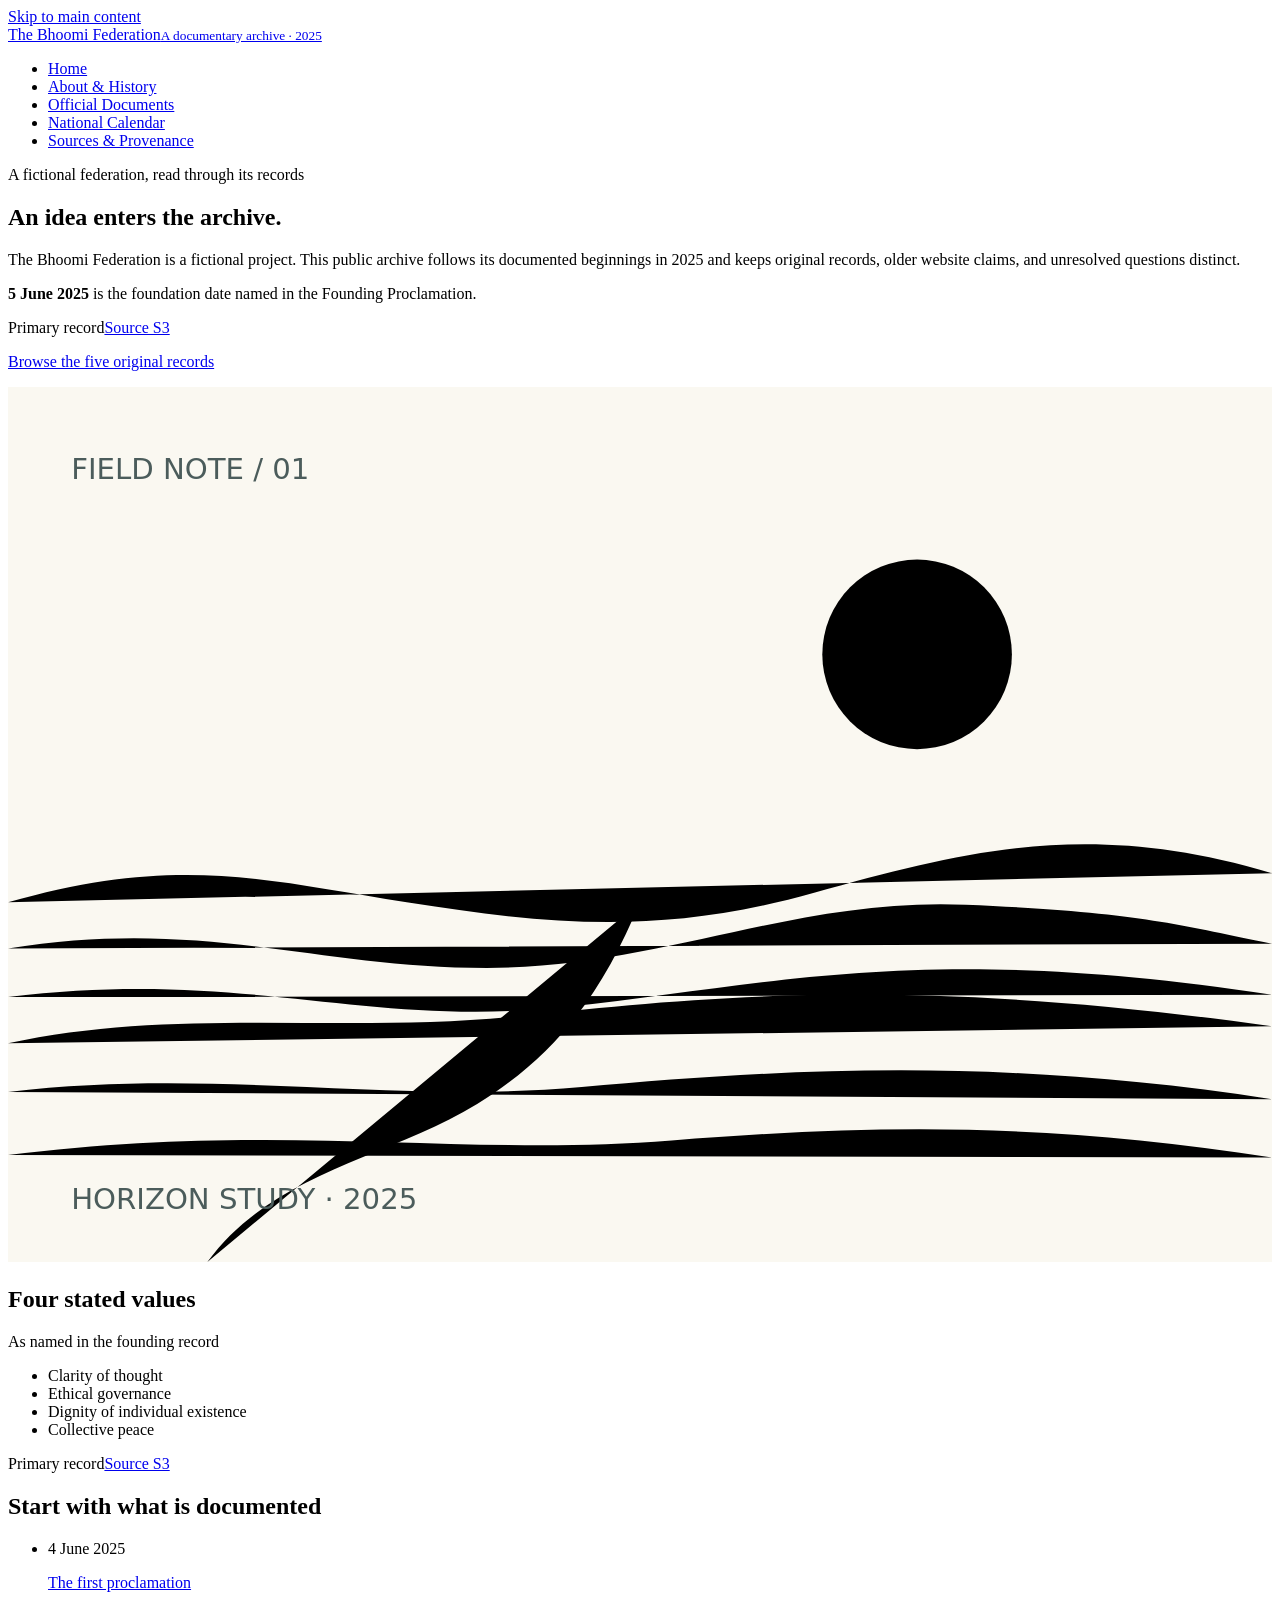
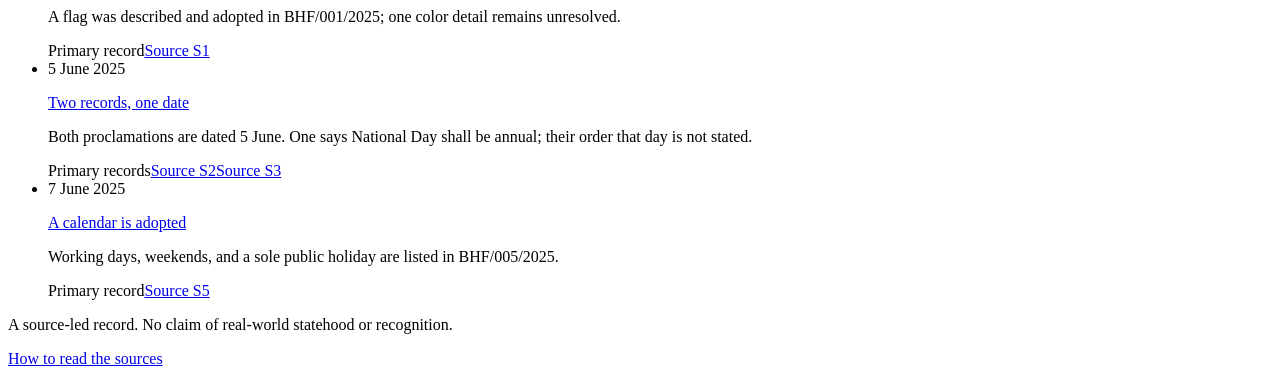
==== index.html @ bc495b22 "feat: add sourced portal pages" ====
<!doctype html>
<html lang="en">
<head>
  <meta charset="utf-8">
  <meta name="viewport" content="width=device-width, initial-scale=1">
  <meta name="description" content="A source-led archive of the Bhoomi Federation's five original records from 2025, its early public vision, and the uncertainties still open.">
  <title>The Bhoomi Federation — a documentary archive</title>
  <link rel="stylesheet" href="/Bhoomi-Federation/assets/css/site.css">
</head>
<body>
  <a class="skip-link" id="skip-link" href="#main">Skip to main content</a>
  <header class="site-header">
    <a class="brand" href="/Bhoomi-Federation/">The Bhoomi Federation<small>A documentary archive · 2025</small></a>
    <nav class="site-nav" aria-label="Main navigation">
      <ul>
        <li><a href="/Bhoomi-Federation/" aria-current="page">Home</a></li>
        <li><a href="/Bhoomi-Federation/about/">About &amp; History</a></li>
        <li><a href="/Bhoomi-Federation/documents/">Official Documents</a></li>
        <li><a href="/Bhoomi-Federation/calendar/">National Calendar</a></li>
        <li><a href="/Bhoomi-Federation/sources/">Sources &amp; Provenance</a></li>
      </ul>
    </nav>
  </header>

  <main id="main">
    <section class="hero" aria-labelledby="page-title">
      <div>
        <p class="evidence-status">A fictional federation, read through its records</p>
        <h1 id="page-title">An idea enters the archive.</h1>
        <p class="lede">The Bhoomi Federation is a fictional project. This public archive follows its documented beginnings in 2025 and keeps original records, older website claims, and unresolved questions distinct.</p>
        <div class="notice" data-claim-id="C-FOUNDING-DATE">
          <p><strong>5 June 2025</strong> is the foundation date named in the Founding Proclamation.</p>
          <span class="source-citation"><span class="evidence-status">Primary record</span><a href="/Bhoomi-Federation/sources/#S3">Source S3</a></span>
        </div>
        <p><a class="button" href="/Bhoomi-Federation/documents/">Browse the five original records</a></p>
      </div>
      <svg class="hero-art" viewBox="0 0 520 360" role="img" aria-labelledby="sketch-title sketch-desc" xmlns="http://www.w3.org/2000/svg">
        <title id="sketch-title">Field sketch of a distant horizon</title>
        <desc id="sketch-desc">A quiet landscape study made of layered contour lines, a small sun, and a marked path.</desc>
        <rect width="520" height="360" fill="#faf8f1"/>
        <circle class="sun" cx="374" cy="110" r="39"/>
        <path class="contour" d="M0 212c70-20 106-9 164 0s104 14 168-4 114-30 188-8"/>
        <path class="contour" d="M0 231c80-13 126 8 197 8s126-29 197-26 86 8 126 16"/>
        <path class="contour" d="M0 251c98-12 146 13 230 4s146-27 290-5"/>
        <path class="horizon" d="M0 270c68-15 138-4 208-11s156-18 312 4"/>
        <path class="contour" d="M0 290c85-10 156 5 236-2s168-13 284 5"/>
        <path class="contour" d="M0 316c112-14 186 1 273-6s157-7 247 7"/>
        <path class="horizon" d="M82 360c27-37 73-42 111-65 34-21 52-47 67-83"/>
        <circle class="marker" cx="260" cy="212" r="4"/>
        <text x="26" y="38" fill="#4b5c5b" font-family="ui-sans-serif,system-ui" font-size="12">FIELD NOTE / 01</text>
        <text x="26" y="338" fill="#4b5c5b" font-family="ui-sans-serif,system-ui" font-size="12">HORIZON STUDY · 2025</text>
      </svg>
    </section>

    <section class="content-section" aria-labelledby="values-heading">
      <div class="section-heading">
        <h2 id="values-heading">Four stated values</h2>
        <p>As named in the founding record</p>
      </div>
      <div data-claim-id="C-VALUES">
        <ul class="value-list">
          <li>Clarity of thought</li>
          <li>Ethical governance</li>
          <li>Dignity of individual existence</li>
          <li>Collective peace</li>
        </ul>
        <span class="source-citation"><span class="evidence-status">Primary record</span><a href="/Bhoomi-Federation/sources/#S3">Source S3</a></span>
      </div>
    </section>

    <section class="content-section" aria-labelledby="explore-heading">
      <div class="section-heading">
        <h2 id="explore-heading">Start with what is documented</h2>
      </div>
      <ul class="record-list">
        <li data-claim-id="C-FLAG-ADOPTION"><time datetime="2025-06-04">4 June 2025</time><div><p class="record-title"><a href="/Bhoomi-Federation/documents/">The first proclamation</a></p><p class="record-meta">A flag was described and adopted in BHF/001/2025; one color detail remains unresolved.</p><span class="source-citation"><span class="evidence-status">Primary record</span><a href="/Bhoomi-Federation/sources/#S1">Source S1</a></span></div></li>
        <li data-claim-id="C-NATIONAL-DAY"><time datetime="2025-06-05">5 June 2025</time><div><p class="record-title"><a href="/Bhoomi-Federation/about/">Two records, one date</a></p><p class="record-meta">Both proclamations are dated 5 June. One says National Day shall be annual; their order that day is not stated.</p><span class="source-citation"><span class="evidence-status">Primary records</span><a href="/Bhoomi-Federation/sources/#S2">Source S2</a><a href="/Bhoomi-Federation/sources/#S3">Source S3</a></span></div></li>
        <li data-claim-id="C-CALENDAR-RULES"><time datetime="2025-06-07">7 June 2025</time><div><p class="record-title"><a href="/Bhoomi-Federation/calendar/">A calendar is adopted</a></p><p class="record-meta">Working days, weekends, and a sole public holiday are listed in BHF/005/2025.</p><span class="source-citation"><span class="evidence-status">Primary record</span><a href="/Bhoomi-Federation/sources/#S5">Source S5</a></span></div></li>
      </ul>
    </section>
  </main>

  <footer class="site-footer">
    <p>A source-led record. No claim of real-world statehood or recognition.</p>
    <p><a href="/Bhoomi-Federation/sources/">How to read the sources</a></p>
  </footer>
</body>
</html>
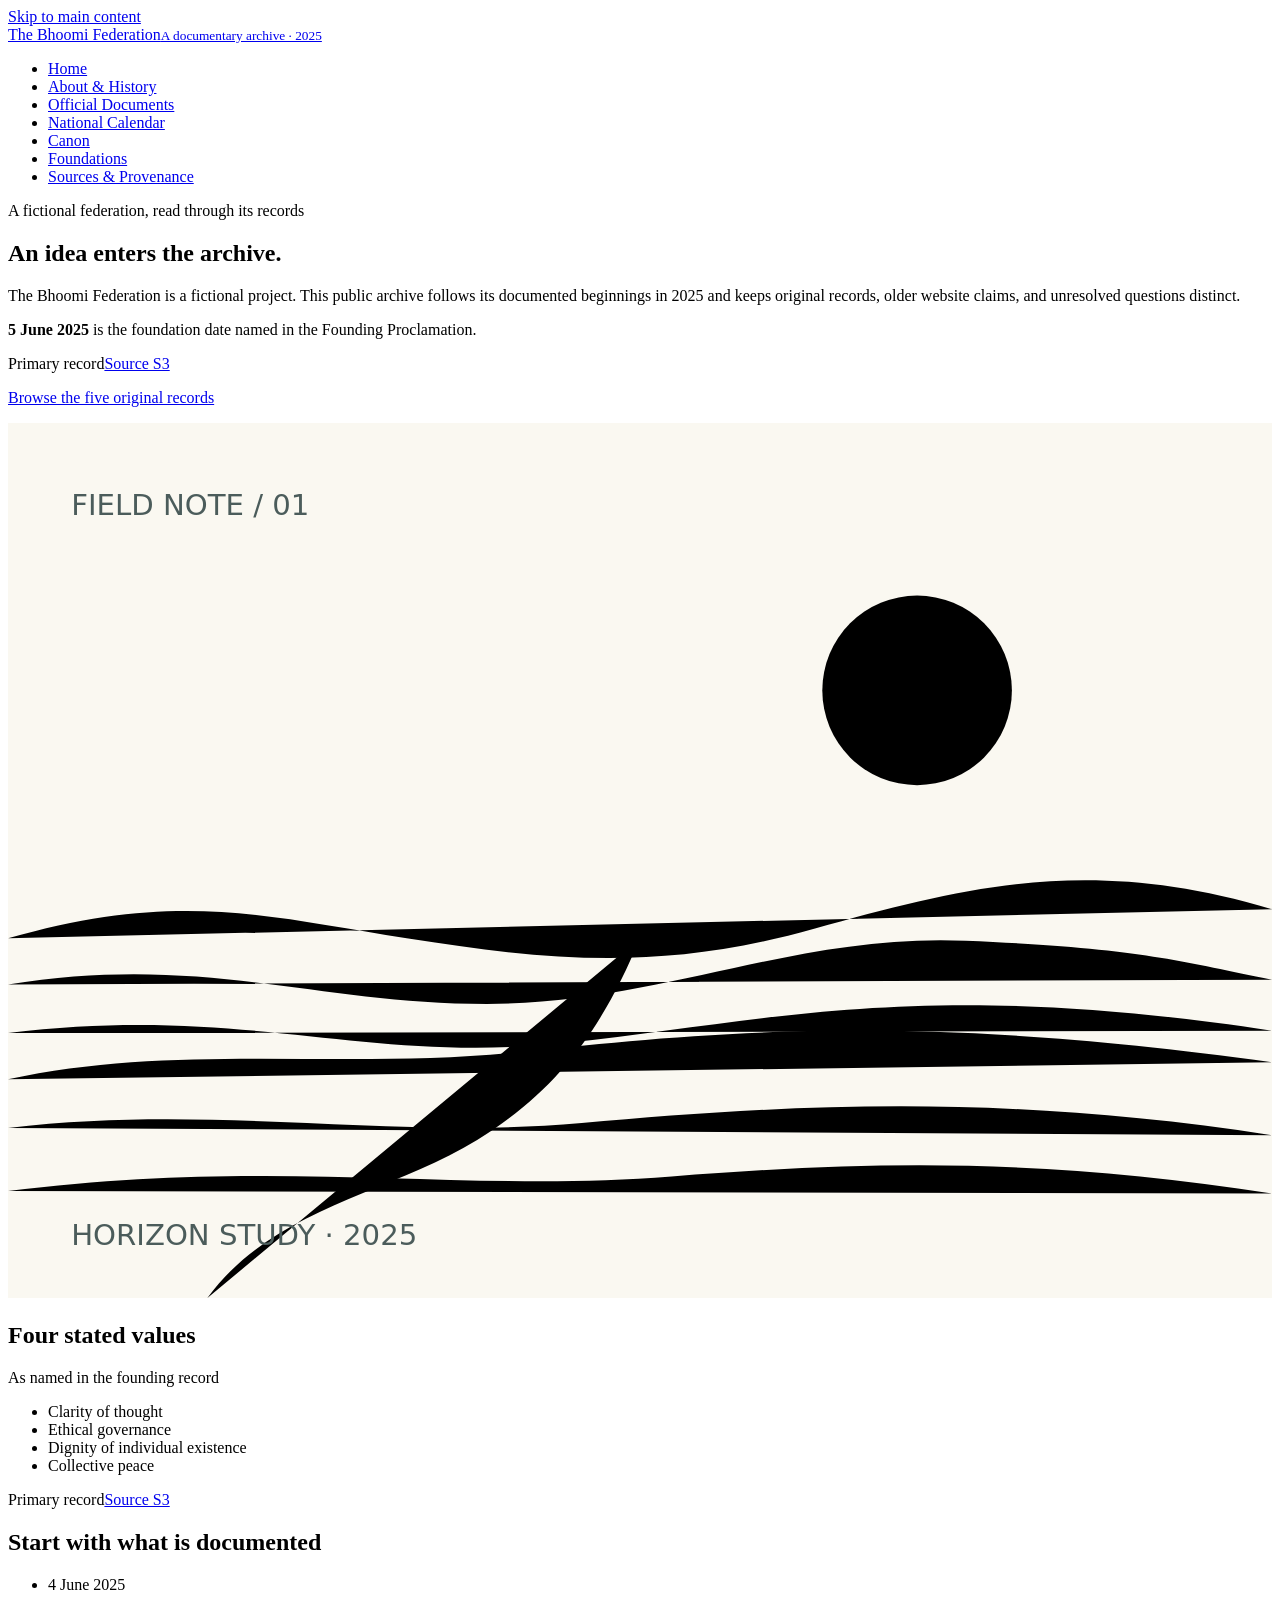
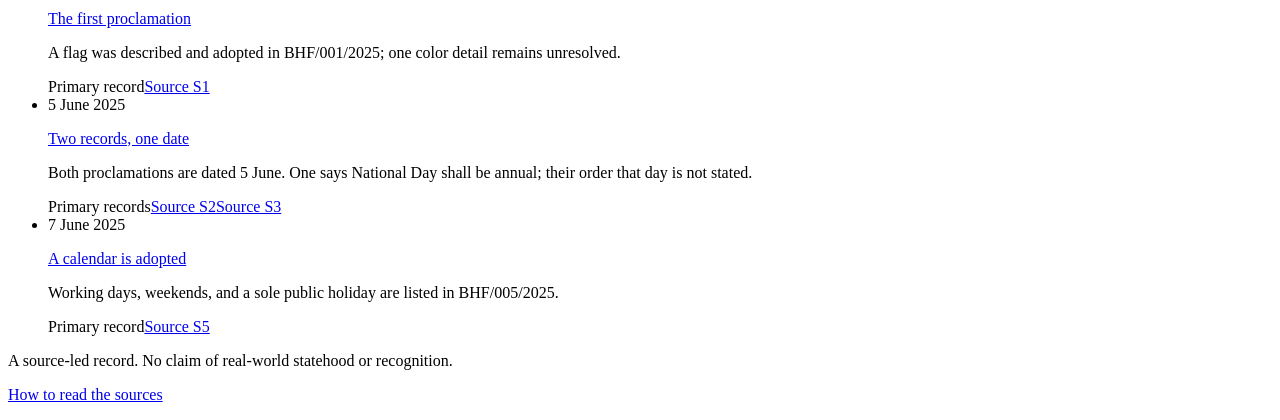
==== commit eb4b6dc9: "feat: add fictional constitutional foundations" ====
--- a/index.html
+++ b/index.html
@@ -17,6 +17,8 @@
         <li><a href="/Bhoomi-Federation/about/">About &amp; History</a></li>
         <li><a href="/Bhoomi-Federation/documents/">Official Documents</a></li>
         <li><a href="/Bhoomi-Federation/calendar/">National Calendar</a></li>
+      <li><a href="/Bhoomi-Federation/canon/">Canon</a></li>
+      <li><a href="/Bhoomi-Federation/foundations/">Foundations</a></li>
         <li><a href="/Bhoomi-Federation/sources/">Sources &amp; Provenance</a></li>
       </ul>
     </nav>
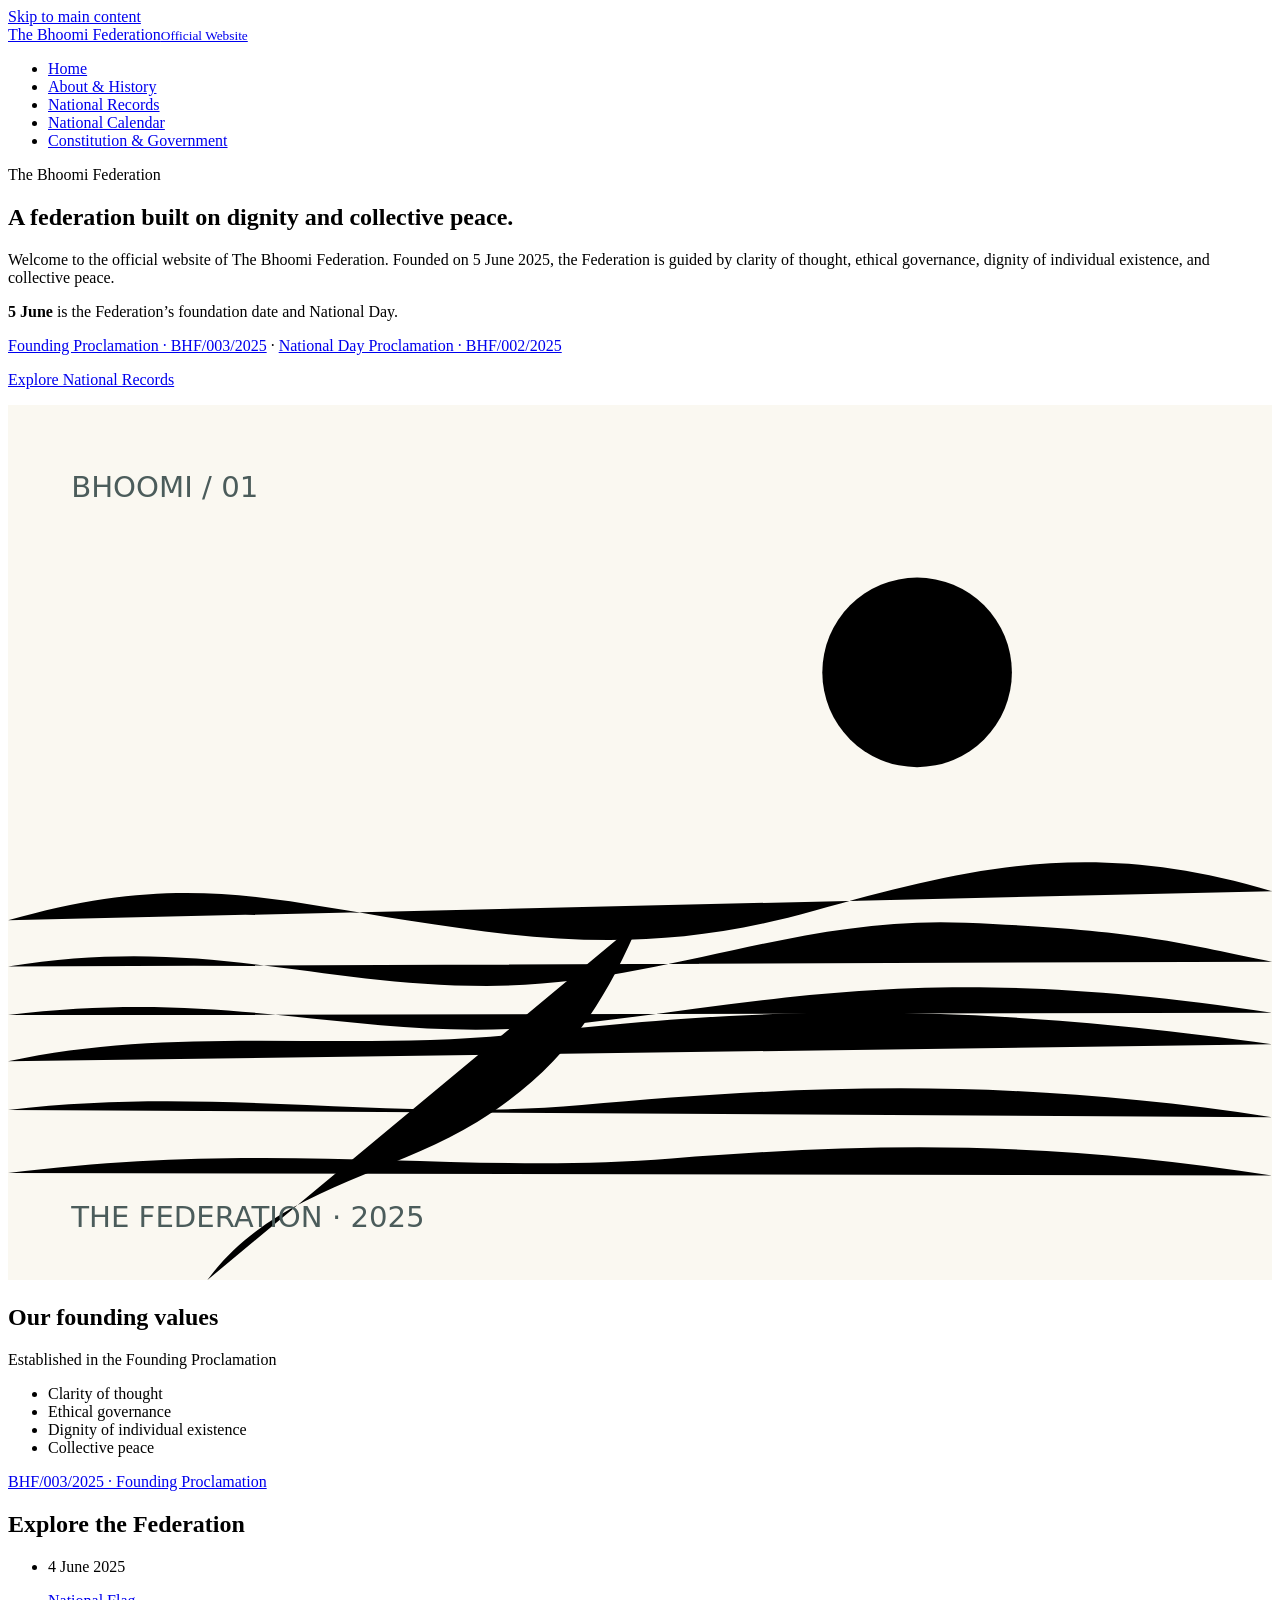
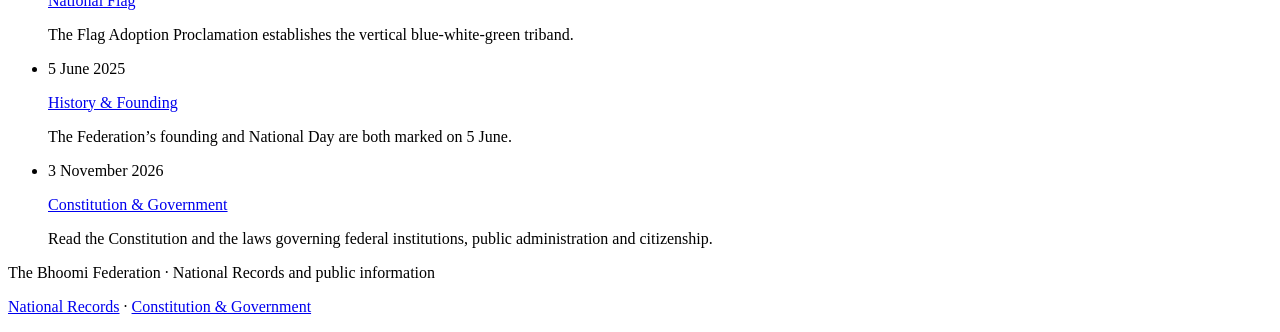
==== commit f809af1a: "fix: present Bhoomi as an official country portal" ====
--- a/index.html
+++ b/index.html
@@ -3,23 +3,21 @@
 <head>
   <meta charset="utf-8">
   <meta name="viewport" content="width=device-width, initial-scale=1">
-  <meta name="description" content="A source-led archive of the Bhoomi Federation's five original records from 2025, its early public vision, and the uncertainties still open.">
-  <title>The Bhoomi Federation — a documentary archive</title>
+  <meta name="description" content="Official website of The Bhoomi Federation, with national history, records, calendar, constitution and government.">
+  <title>The Bhoomi Federation — Official Website</title>
   <link rel="stylesheet" href="/Bhoomi-Federation/assets/css/site.css">
 </head>
 <body>
   <a class="skip-link" id="skip-link" href="#main">Skip to main content</a>
   <header class="site-header">
-    <a class="brand" href="/Bhoomi-Federation/">The Bhoomi Federation<small>A documentary archive · 2025</small></a>
+    <a class="brand" href="/Bhoomi-Federation/">The Bhoomi Federation<small>Official Website</small></a>
     <nav class="site-nav" aria-label="Main navigation">
       <ul>
         <li><a href="/Bhoomi-Federation/" aria-current="page">Home</a></li>
         <li><a href="/Bhoomi-Federation/about/">About &amp; History</a></li>
-        <li><a href="/Bhoomi-Federation/documents/">Official Documents</a></li>
+        <li><a href="/Bhoomi-Federation/documents/">National Records</a></li>
         <li><a href="/Bhoomi-Federation/calendar/">National Calendar</a></li>
-      <li><a href="/Bhoomi-Federation/canon/">Canon</a></li>
-      <li><a href="/Bhoomi-Federation/foundations/">Foundations</a></li>
-        <li><a href="/Bhoomi-Federation/sources/">Sources &amp; Provenance</a></li>
+        <li><a href="/Bhoomi-Federation/foundations/">Constitution &amp; Government</a></li>
       </ul>
     </nav>
   </header>
@@ -27,18 +25,18 @@
   <main id="main">
     <section class="hero" aria-labelledby="page-title">
       <div>
-        <p class="evidence-status">A fictional federation, read through its records</p>
-        <h1 id="page-title">An idea enters the archive.</h1>
-        <p class="lede">The Bhoomi Federation is a fictional project. This public archive follows its documented beginnings in 2025 and keeps original records, older website claims, and unresolved questions distinct.</p>
-        <div class="notice" data-claim-id="C-FOUNDING-DATE">
-          <p><strong>5 June 2025</strong> is the foundation date named in the Founding Proclamation.</p>
-          <span class="source-citation"><span class="evidence-status">Primary record</span><a href="/Bhoomi-Federation/sources/#S3">Source S3</a></span>
+        <p class="evidence-status">The Bhoomi Federation</p>
+        <h1 id="page-title">A federation built on dignity and collective peace.</h1>
+        <p class="lede">Welcome to the official website of The Bhoomi Federation. Founded on 5 June 2025, the Federation is guided by clarity of thought, ethical governance, dignity of individual existence, and collective peace.</p>
+        <div class="notice">
+          <p><strong>5 June</strong> is the Federation’s foundation date and National Day.</p>
+          <p><a href="/Bhoomi-Federation/documents/bhf-003-2025/">Founding Proclamation · BHF/003/2025</a> · <a href="/Bhoomi-Federation/documents/bhf-002-2025/">National Day Proclamation · BHF/002/2025</a></p>
         </div>
-        <p><a class="button" href="/Bhoomi-Federation/documents/">Browse the five original records</a></p>
+        <p><a class="button" href="/Bhoomi-Federation/documents/">Explore National Records</a></p>
       </div>
       <svg class="hero-art" viewBox="0 0 520 360" role="img" aria-labelledby="sketch-title sketch-desc" xmlns="http://www.w3.org/2000/svg">
-        <title id="sketch-title">Field sketch of a distant horizon</title>
-        <desc id="sketch-desc">A quiet landscape study made of layered contour lines, a small sun, and a marked path.</desc>
+        <title id="sketch-title">A horizon beneath a rising sun</title>
+        <desc id="sketch-desc">A distant horizon drawn in layered contour lines, with a small sun and a marked path.</desc>
         <rect width="520" height="360" fill="#faf8f1"/>
         <circle class="sun" cx="374" cy="110" r="39"/>
         <path class="contour" d="M0 212c70-20 106-9 164 0s104 14 168-4 114-30 188-8"/>
@@ -49,42 +47,40 @@
         <path class="contour" d="M0 316c112-14 186 1 273-6s157-7 247 7"/>
         <path class="horizon" d="M82 360c27-37 73-42 111-65 34-21 52-47 67-83"/>
         <circle class="marker" cx="260" cy="212" r="4"/>
-        <text x="26" y="38" fill="#4b5c5b" font-family="ui-sans-serif,system-ui" font-size="12">FIELD NOTE / 01</text>
-        <text x="26" y="338" fill="#4b5c5b" font-family="ui-sans-serif,system-ui" font-size="12">HORIZON STUDY · 2025</text>
+        <text x="26" y="38" fill="#4b5c5b" font-family="ui-sans-serif,system-ui" font-size="12">BHOOMI / 01</text>
+        <text x="26" y="338" fill="#4b5c5b" font-family="ui-sans-serif,system-ui" font-size="12">THE FEDERATION · 2025</text>
       </svg>
     </section>
 
     <section class="content-section" aria-labelledby="values-heading">
       <div class="section-heading">
-        <h2 id="values-heading">Four stated values</h2>
-        <p>As named in the founding record</p>
+        <h2 id="values-heading">Our founding values</h2>
+        <p>Established in the Founding Proclamation</p>
       </div>
-      <div data-claim-id="C-VALUES">
-        <ul class="value-list">
-          <li>Clarity of thought</li>
-          <li>Ethical governance</li>
-          <li>Dignity of individual existence</li>
-          <li>Collective peace</li>
-        </ul>
-        <span class="source-citation"><span class="evidence-status">Primary record</span><a href="/Bhoomi-Federation/sources/#S3">Source S3</a></span>
-      </div>
+      <ul class="value-list">
+        <li>Clarity of thought</li>
+        <li>Ethical governance</li>
+        <li>Dignity of individual existence</li>
+        <li>Collective peace</li>
+      </ul>
+      <p><a href="/Bhoomi-Federation/documents/bhf-003-2025/">BHF/003/2025 · Founding Proclamation</a></p>
     </section>
 
     <section class="content-section" aria-labelledby="explore-heading">
       <div class="section-heading">
-        <h2 id="explore-heading">Start with what is documented</h2>
+        <h2 id="explore-heading">Explore the Federation</h2>
       </div>
       <ul class="record-list">
-        <li data-claim-id="C-FLAG-ADOPTION"><time datetime="2025-06-04">4 June 2025</time><div><p class="record-title"><a href="/Bhoomi-Federation/documents/">The first proclamation</a></p><p class="record-meta">A flag was described and adopted in BHF/001/2025; one color detail remains unresolved.</p><span class="source-citation"><span class="evidence-status">Primary record</span><a href="/Bhoomi-Federation/sources/#S1">Source S1</a></span></div></li>
-        <li data-claim-id="C-NATIONAL-DAY"><time datetime="2025-06-05">5 June 2025</time><div><p class="record-title"><a href="/Bhoomi-Federation/about/">Two records, one date</a></p><p class="record-meta">Both proclamations are dated 5 June. One says National Day shall be annual; their order that day is not stated.</p><span class="source-citation"><span class="evidence-status">Primary records</span><a href="/Bhoomi-Federation/sources/#S2">Source S2</a><a href="/Bhoomi-Federation/sources/#S3">Source S3</a></span></div></li>
-        <li data-claim-id="C-CALENDAR-RULES"><time datetime="2025-06-07">7 June 2025</time><div><p class="record-title"><a href="/Bhoomi-Federation/calendar/">A calendar is adopted</a></p><p class="record-meta">Working days, weekends, and a sole public holiday are listed in BHF/005/2025.</p><span class="source-citation"><span class="evidence-status">Primary record</span><a href="/Bhoomi-Federation/sources/#S5">Source S5</a></span></div></li>
+        <li><time datetime="2025-06-04">4 June 2025</time><div><p class="record-title"><a href="/Bhoomi-Federation/documents/bhf-001-2025/">National Flag</a></p><p class="record-meta">The Flag Adoption Proclamation establishes the vertical blue-white-green triband.</p></div></li>
+        <li><time datetime="2025-06-05">5 June 2025</time><div><p class="record-title"><a href="/Bhoomi-Federation/about/">History &amp; Founding</a></p><p class="record-meta">The Federation’s founding and National Day are both marked on 5 June.</p></div></li>
+        <li><time datetime="2026-11-03">3 November 2026</time><div><p class="record-title"><a href="/Bhoomi-Federation/foundations/">Constitution &amp; Government</a></p><p class="record-meta">Read the Constitution and the laws governing federal institutions, public administration and citizenship.</p></div></li>
       </ul>
     </section>
   </main>
 
   <footer class="site-footer">
-    <p>A source-led record. No claim of real-world statehood or recognition.</p>
-    <p><a href="/Bhoomi-Federation/sources/">How to read the sources</a></p>
+    <p>The Bhoomi Federation · National Records and public information</p>
+    <p><a href="/Bhoomi-Federation/documents/">National Records</a> · <a href="/Bhoomi-Federation/foundations/">Constitution &amp; Government</a></p>
   </footer>
 </body>
 </html>
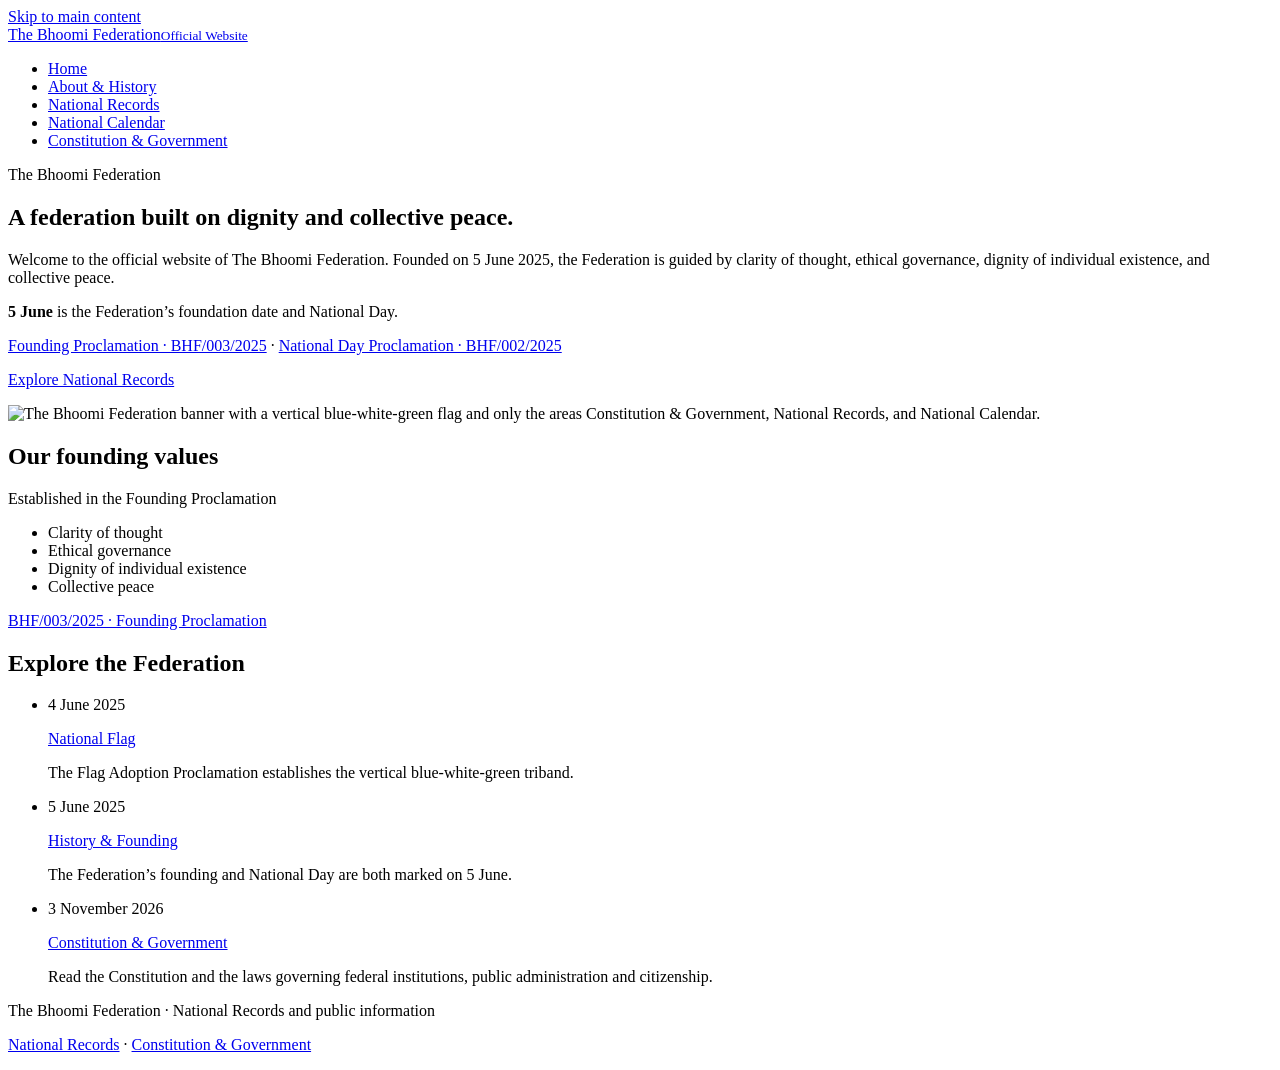
==== commit f00b2a50: "feat: add corrected national homepage banner" ====
--- a/index.html
+++ b/index.html
@@ -34,22 +34,7 @@
         </div>
         <p><a class="button" href="/Bhoomi-Federation/documents/">Explore National Records</a></p>
       </div>
-      <svg class="hero-art" viewBox="0 0 520 360" role="img" aria-labelledby="sketch-title sketch-desc" xmlns="http://www.w3.org/2000/svg">
-        <title id="sketch-title">A horizon beneath a rising sun</title>
-        <desc id="sketch-desc">A distant horizon drawn in layered contour lines, with a small sun and a marked path.</desc>
-        <rect width="520" height="360" fill="#faf8f1"/>
-        <circle class="sun" cx="374" cy="110" r="39"/>
-        <path class="contour" d="M0 212c70-20 106-9 164 0s104 14 168-4 114-30 188-8"/>
-        <path class="contour" d="M0 231c80-13 126 8 197 8s126-29 197-26 86 8 126 16"/>
-        <path class="contour" d="M0 251c98-12 146 13 230 4s146-27 290-5"/>
-        <path class="horizon" d="M0 270c68-15 138-4 208-11s156-18 312 4"/>
-        <path class="contour" d="M0 290c85-10 156 5 236-2s168-13 284 5"/>
-        <path class="contour" d="M0 316c112-14 186 1 273-6s157-7 247 7"/>
-        <path class="horizon" d="M82 360c27-37 73-42 111-65 34-21 52-47 67-83"/>
-        <circle class="marker" cx="260" cy="212" r="4"/>
-        <text x="26" y="38" fill="#4b5c5b" font-family="ui-sans-serif,system-ui" font-size="12">BHOOMI / 01</text>
-        <text x="26" y="338" fill="#4b5c5b" font-family="ui-sans-serif,system-ui" font-size="12">THE FEDERATION · 2025</text>
-      </svg>
+      <img class="hero-art" src="/Bhoomi-Federation/assets/images/homepage-banner.webp" alt="The Bhoomi Federation banner with a vertical blue-white-green flag and only the areas Constitution &amp; Government, National Records, and National Calendar." width="1920" height="1080">
     </section>
 
     <section class="content-section" aria-labelledby="values-heading">
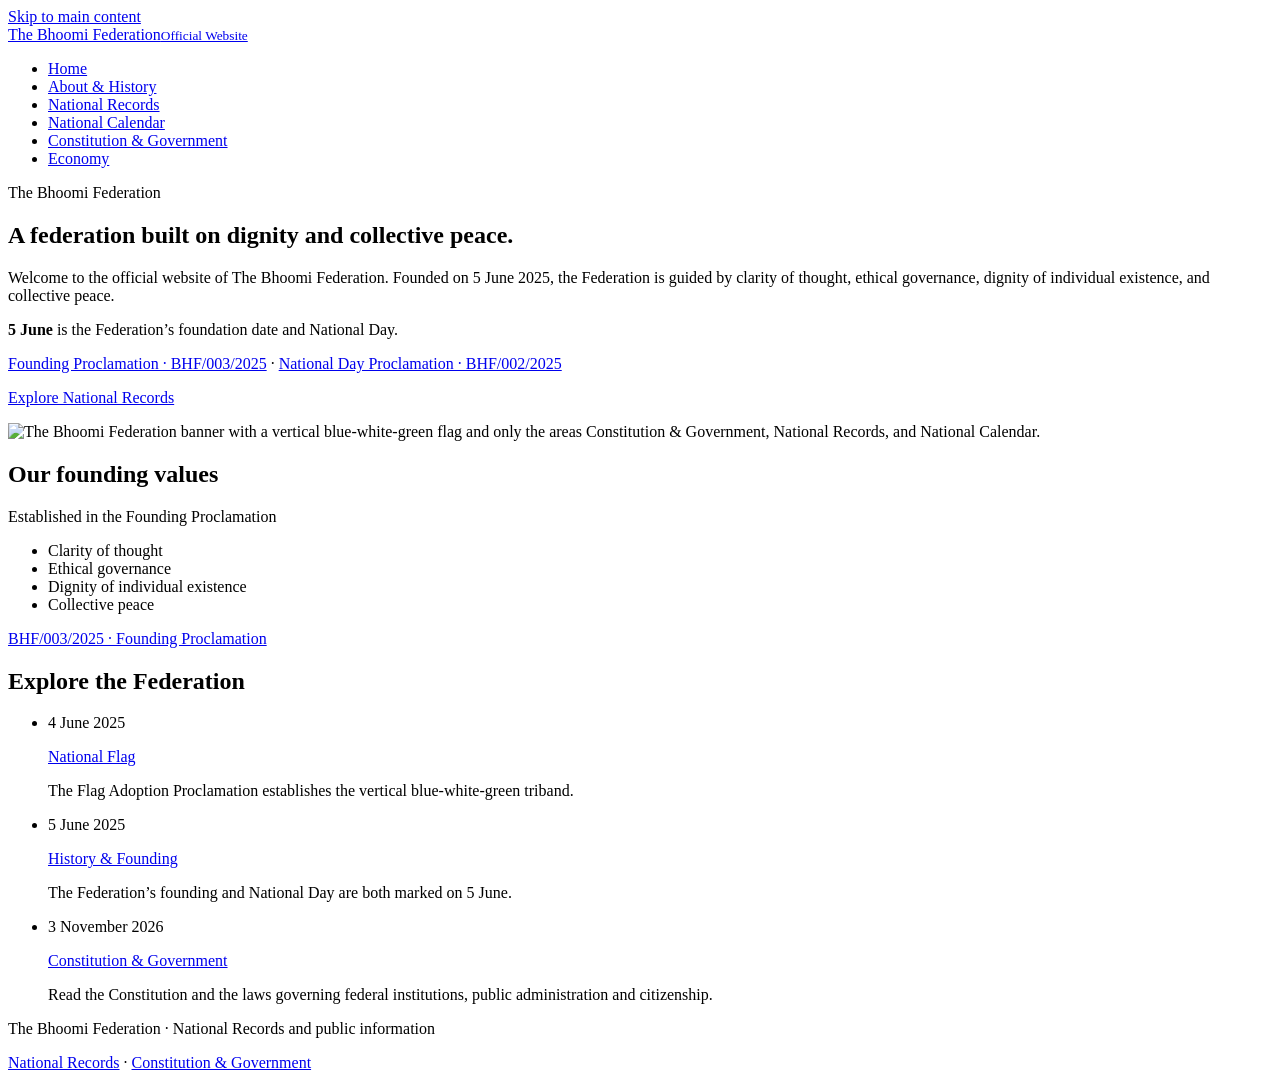
==== commit 7aa4e4e0: "feat: add proposed public economy page" ====
--- a/index.html
+++ b/index.html
@@ -18,6 +18,7 @@
         <li><a href="/Bhoomi-Federation/documents/">National Records</a></li>
         <li><a href="/Bhoomi-Federation/calendar/">National Calendar</a></li>
         <li><a href="/Bhoomi-Federation/foundations/">Constitution &amp; Government</a></li>
+        <li><a href="/Bhoomi-Federation/economy/">Economy</a></li>
       </ul>
     </nav>
   </header>
